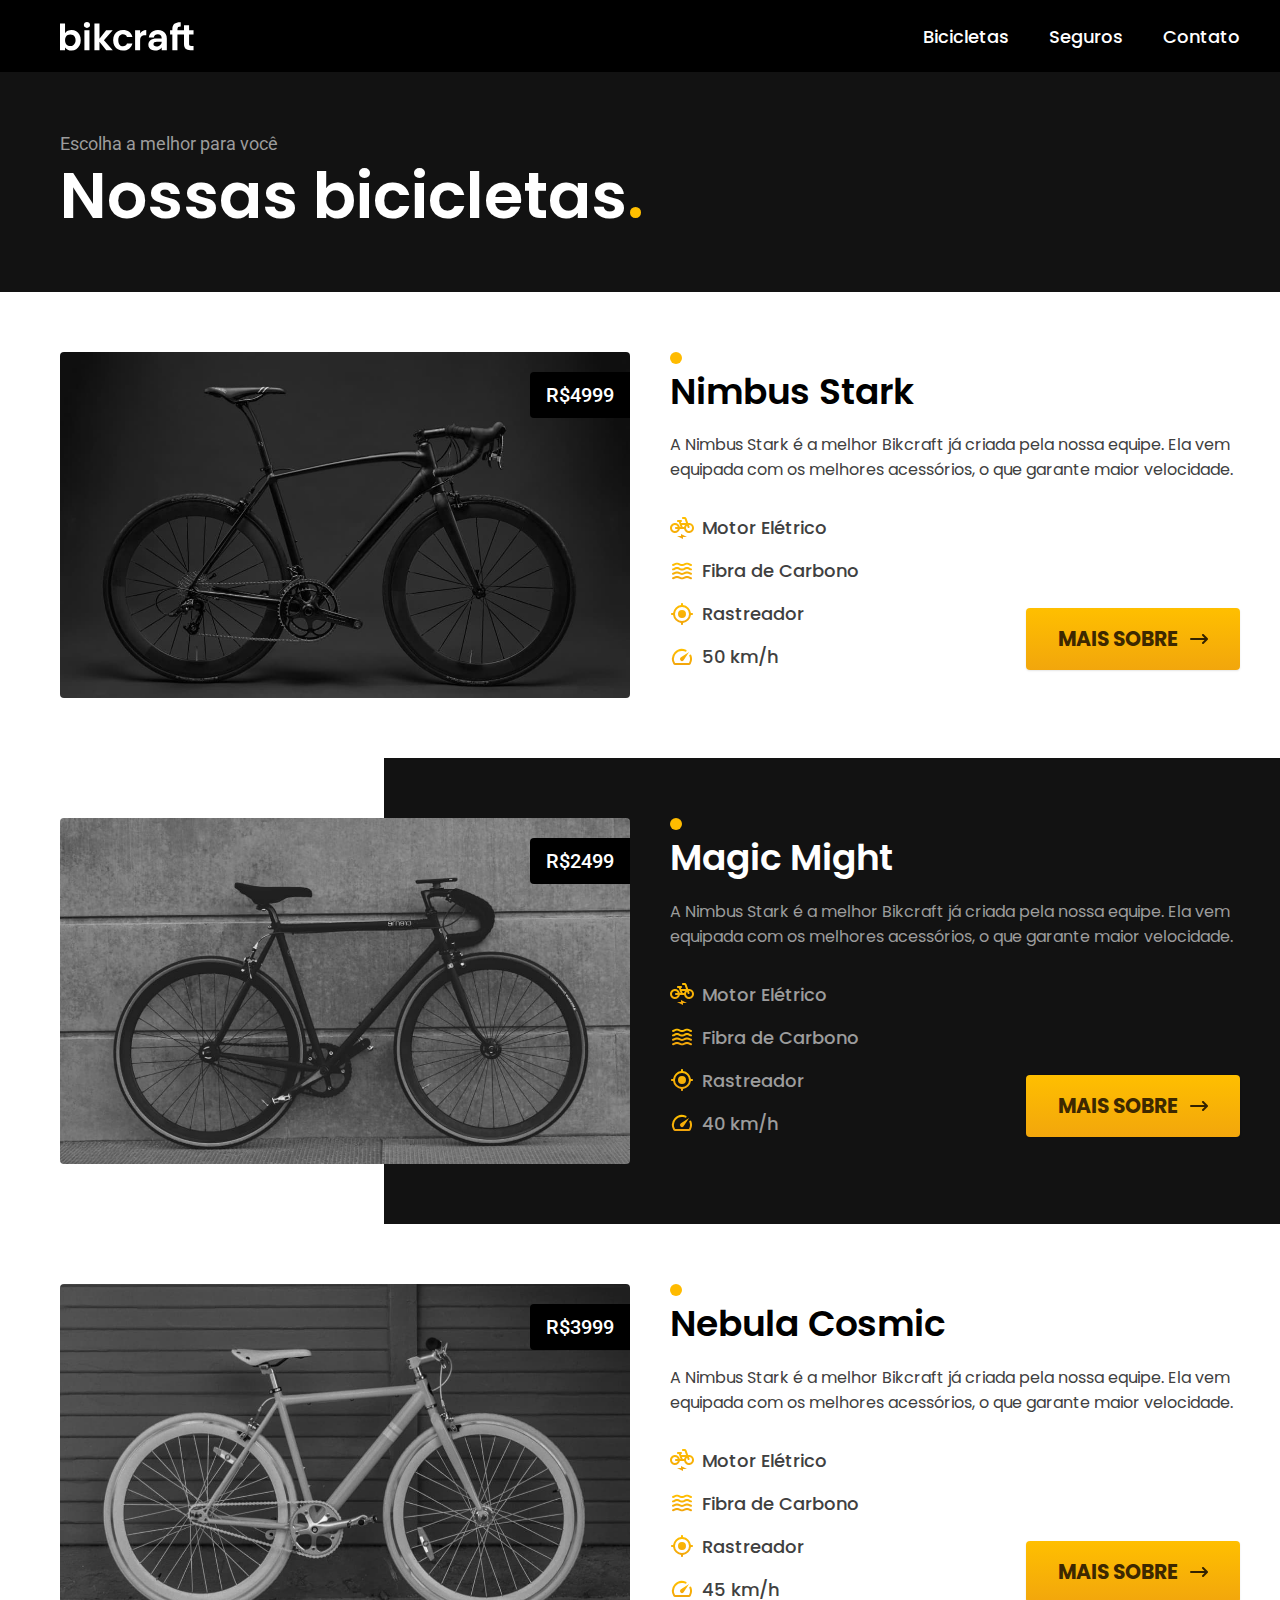
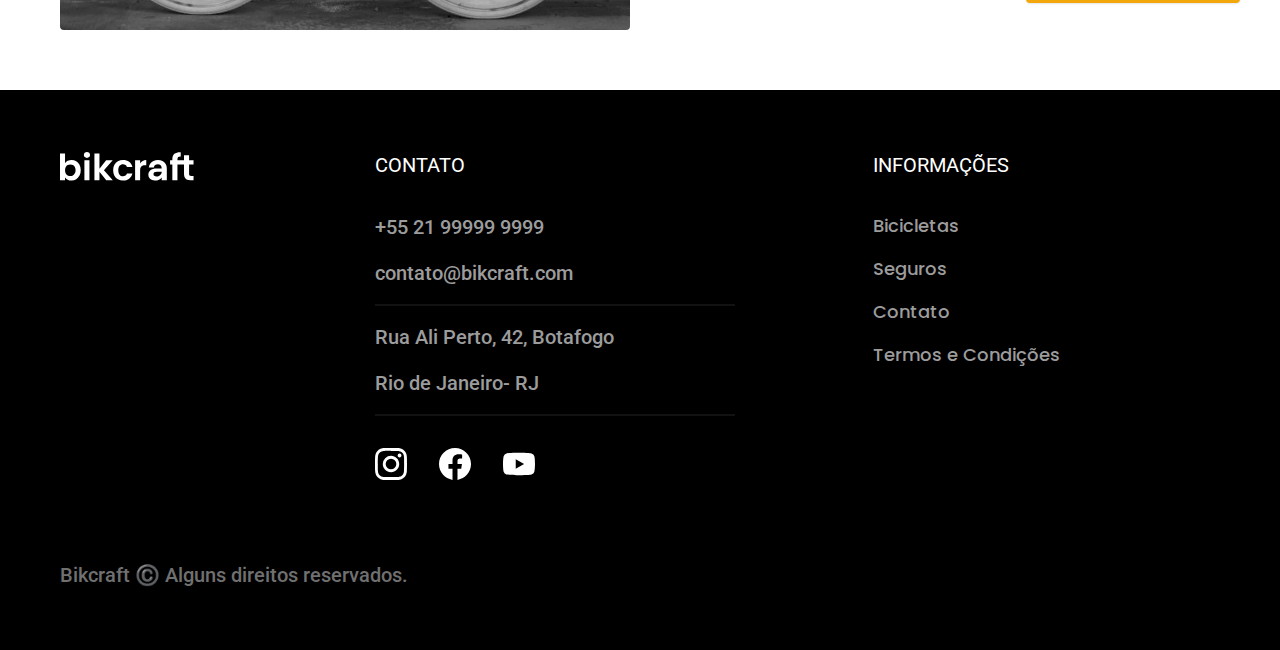
==== bicicletas.html @ de2ff4a7 "adiciona página de termos e seguros" ====
<!DOCTYPE html>

<html lang="pt-br">

<head>
  <meta charset="UTF-8">
  <meta name="viewport" content="width=device-width, initial-scale=1.0">
  <title>Bicicletas | Bikcraft - Bicicletas Elétricas</title>
  <meta name="description" content="Nossas Bicicletas Elétricas.">

  <link rel="stylesheet" href="./css/style.css">
  <link rel="preconnect" href="https://fonts.googleapis.com">
  <link rel="preconnect" href="https://fonts.gstatic.com" crossorigin>
  <link href="https://fonts.googleapis.com/css2?family=Merriweather:ital,wght@1,900&family=Poppins:wght@500;600&family=Roboto:wght@400;500&display=swap" rel="stylesheet">
</head>

<body id="bicicletas">
  <header class="header-bg">
    <div class="header container">
      <a class="header-logo" href="./"><img src="./img/bikcraft.svg" alt="Bikcraft"></a>
      <nav aria-label="primaria">
        <ul class="header-menu font-1-m cor-branco">
          <li><a href="./bicicletas.html">Bicicletas</a></li>
          <li><a href="./seguros.html">Seguros</a></li>
          <li><a href="./contato.html">Contato</a></li>
        </ul>
      </nav>
    </div>
  </header>

  <main>
    <div class="titulo-bg">
      <div class="titulo container">
        <p class="font-2-l cor-c5">Escolha a melhor para você</p>
        <h1 class="font-1-xxl cor-branco">Nossas bicicletas<span class="cor-p1">.</span></h1>
      </div>
    </div>

    <div class="bicicletas container">
      <div class="bicicletas-imagem">
        <img src="./img/bicicletas/nimbus.jpg" alt="Bicicleta Nimbus Preta">
        <span class="font-2-m cor-branco">R$4999</span>
      </div>
      <div class="bicicletas-conteudo">
        <h2 class="font-1-xl">Nimbus Stark</h2>
        <p class="font-2-s cor-c8">A Nimbus Stark é a melhor Bikcraft já criada pela nossa equipe. Ela vem equipada com os melhores acessórios, o que garante maior velocidade.</p>
        <ul class="font-1-m cor-c8">
          <li>
            <img src="./img/icones/eletrica.svg" alt="">
            Motor Elétrico
          </li>
          <li>
            <img src="./img/icones/carbono.svg" alt="">
            Fibra de Carbono
          </li>
          <li>
            <img src="./img/icones/rastreador.svg" alt="">
            Rastreador
          </li>
          <li>
            <img src="./img/icones/velocidade.svg" alt="">
            50 km/h
          </li>
        </ul>
        <a class="botao cor-p5 seta" href="./bicicletas/nimbus.html">MAIS SOBRE</a>
      </div>
    </div>

    <div class="bicicletas-bg">
      <div class="bicicletas container">
        <div class="bicicletas-imagem">
          <img src="./img/bicicletas/magic.jpg" alt="Bicicleta Magic">
          <span class="font-2-m cor-branco">R$2499</span>
        </div>
        <div class="bicicletas-conteudo">
          <h2 class="font-1-xl cor-branco">Magic Might</h2>
          <p class="font-2-s cor-c5">A Nimbus Stark é a melhor Bikcraft já criada pela nossa equipe. Ela vem equipada com os melhores acessórios, o que garante maior velocidade.</p>
          <ul class="font-1-m cor-c5">
            <li>
              <img src="./img/icones/eletrica.svg" alt="">
              Motor Elétrico
            </li>
            <li>
              <img src="./img/icones/carbono.svg" alt="">
              Fibra de Carbono
            </li>
            <li>
              <img src="./img/icones/rastreador.svg" alt="">
              Rastreador
            </li>
            <li>
              <img src="./img/icones/velocidade.svg" alt="">
              40 km/h
            </li>
          </ul>
          <a class="botao cor-p5 seta" href="./bicicletas/magic.html">MAIS SOBRE</a>
        </div>
      </div>
    </div>

    <div class="bicicletas container">
      <div class="bicicletas-imagem">
        <img src="./img/bicicletas/nebula.jpg" alt="Bicicleta Nebula Branca">
        <span class="font-2-m cor-branco">R$3999</span>
      </div>
      <div class="bicicletas-conteudo">
        <h2 class="font-1-xl">Nebula Cosmic</h2>
        <p class="font-2-s cor-c8">A Nimbus Stark é a melhor Bikcraft já criada pela nossa equipe. Ela vem equipada com os melhores acessórios, o que garante maior velocidade.</p>
        <ul class="font-1-m cor-c8">
          <li>
            <img src="./img/icones/eletrica.svg" alt="">
            Motor Elétrico
          </li>
          <li>
            <img src="./img/icones/carbono.svg" alt="">
            Fibra de Carbono
          </li>
          <li>
            <img src="./img/icones/rastreador.svg" alt="">
            Rastreador
          </li>
          <li>
            <img src="./img/icones/velocidade.svg" alt="">
            45 km/h
          </li>
        </ul>
        <a class="botao cor-p5 seta" href="./bicicletas/nebula.html">MAIS SOBRE</a>
      </div>
    </div>
  </main>



  <footer class="footer-bg">
    <div class=" footer container">
      <img src="./img/bikcraft.svg" alt="Bikcraft">
      <div class="footer-contato">
        <h3 class="font-2-xl cor-branco">CONTATO</h3>
        <ul class="font-2-m cor-c5">
          <li><a href="tel:+5521999999999">+55 21 99999 9999</a></li>
          <li><a href="mailto:contato@bikcraft.com">contato@bikcraft.com</a></li>
          <li>Rua Ali Perto, 42, Botafogo</li>
          <li>Rio de Janeiro- RJ</li>
        </ul>
        <div class="footer-redes">
          <a href="./"><img src="./img/redes/instagram.svg" alt="Instagram"></a>
          <a href="./"><img src="./img/redes/facebook.svg" alt="Facebook"></a>
          <a href="./"><img src="./img/redes/youtube.svg" alt="Youtube"></a>
        </div>
      </div>
      <div class="footer-informacoes">
        <h3 class="font-2-xl cor-branco">INFORMAÇÕES</h3>
        <nav>
          <ul class="font-1-m cor-c5">
            <li><a href="./bicicletas.html">Bicicletas</a></li>
            <li><a href="./seguros.html">Seguros</a></li>
            <li><a href="./contato.html">Contato</a></li>
            <li><a href="./termos.html">Termos e Condições</a></li>
          </ul>
        </nav>
      </div>
      <p class="footer-copy font-2-m cor-c6">Bikcraft ©️ Alguns direitos reservados.</p>
    </div>
  </footer>
</body>

</html>
---- css/style.css ----
@import "./global.css";
@import "./header.css";

/*utilidades*/
@import "./utilitários/utilidades.css";
@import "./utilitários/tipografia.css";
@import "./utilitários/cores.css";

/*home*/
@import "./main.css";
@import "./tecnologia.css";
@import "./parceiros.css";
@import "./depoimento.css";
@import "./seguros.css";
@import "./footer.css";

/*Bicicletas*/
@import "./bicicletas/bicicletaslista.css";
@import "./bicicletas/bicicletas.css";

/*termos*/
@import "./termos/termos.css";

/*seguros*/
@import "./seguros/seguros.css";
@import "/css/seguros/perguntas.css";
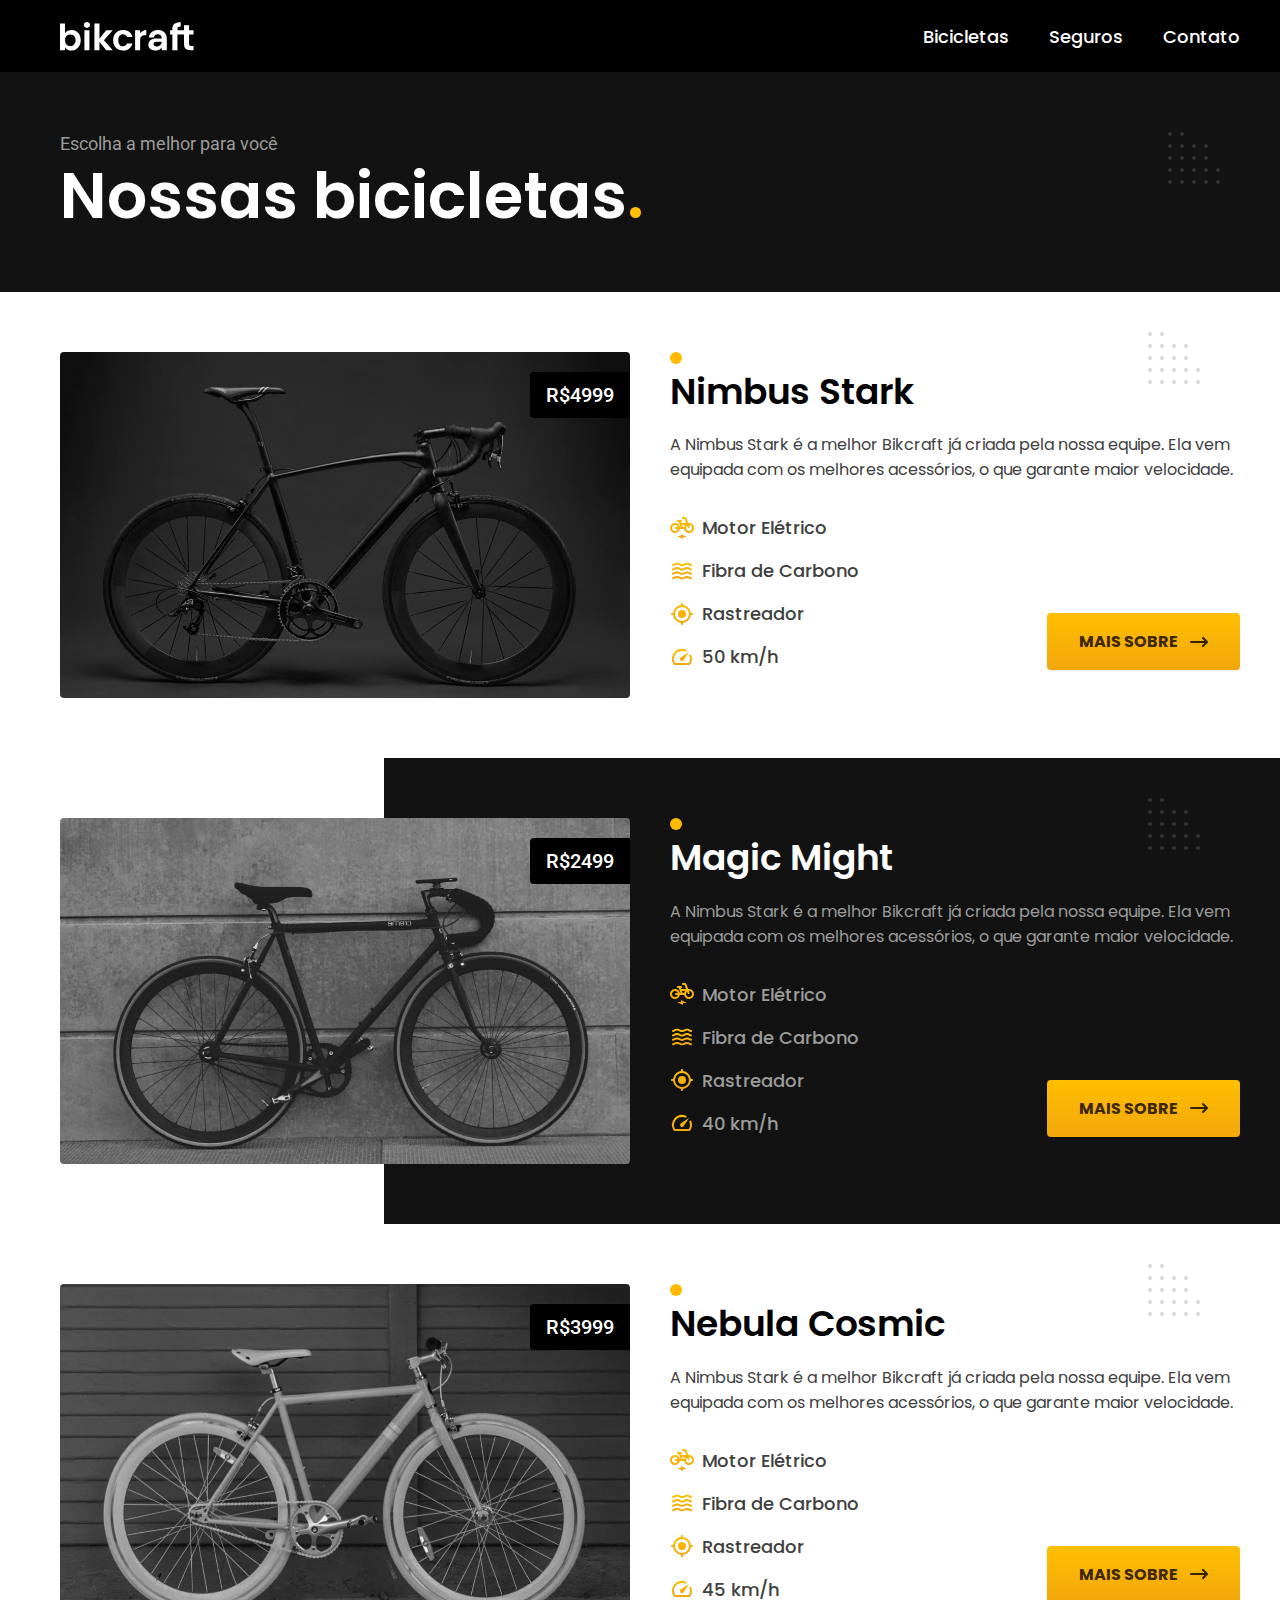
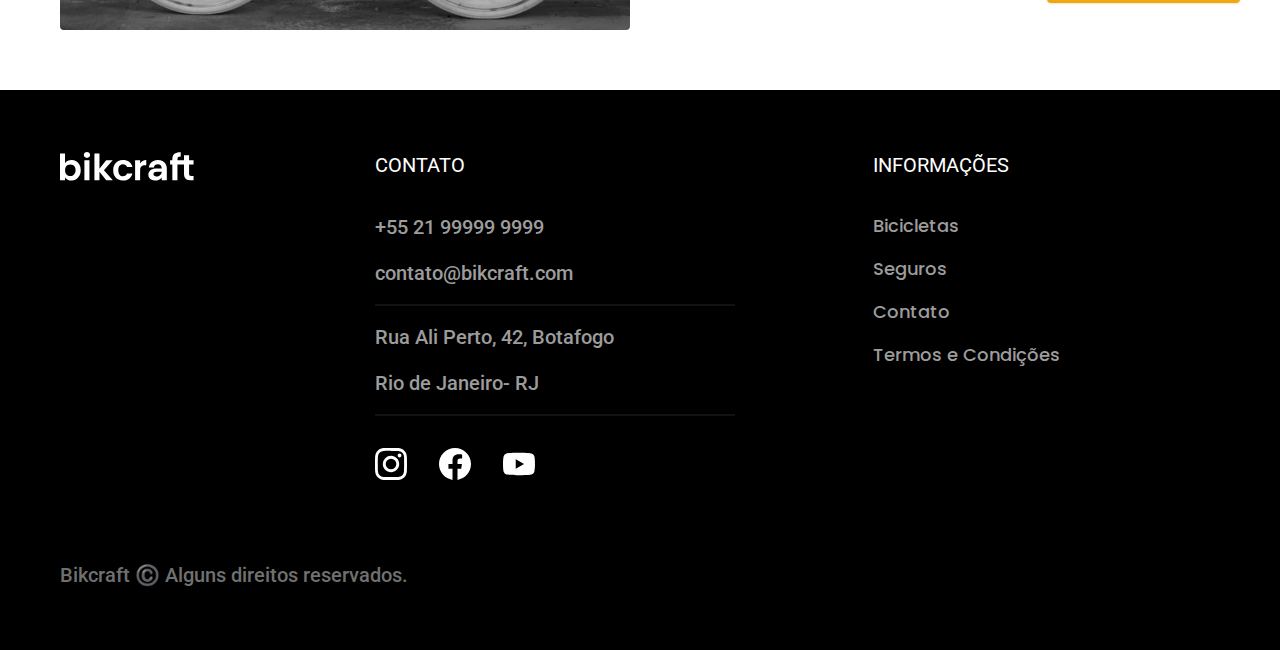
==== commit bf07802b: "finalização do HTML e CSS do site, adicionando formulário de orçamento" ====
--- a/bicicletas.html
+++ b/bicicletas.html
@@ -8,6 +8,7 @@
   <title>Bicicletas | Bikcraft - Bicicletas Elétricas</title>
   <meta name="description" content="Nossas Bicicletas Elétricas.">
 
+  <link rel="preload" href="/css/style.css" as="style">
   <link rel="stylesheet" href="./css/style.css">
   <link rel="preconnect" href="https://fonts.googleapis.com">
   <link rel="preconnect" href="https://fonts.gstatic.com" crossorigin>
--- a/css/style.css
+++ b/css/style.css
@@ -5,6 +5,7 @@
 @import "./utilitários/utilidades.css";
 @import "./utilitários/tipografia.css";
 @import "./utilitários/cores.css";
+@import "./utilitários/formulario.css";
 
 /*home*/
 @import "./main.css";
@@ -18,9 +19,20 @@
 @import "./bicicletas/bicicletaslista.css";
 @import "./bicicletas/bicicletas.css";
 
+/*Bicicleta*/
+@import "./bicicleta/bicicleta.css";
+@import "./bicicleta/seguro.css";
+
 /*termos*/
 @import "./termos/termos.css";
+
+/*contatos*/
+@import "./contato/contato.css";
+@import "./contato/lojas.css";
 
 /*seguros*/
 @import "./seguros/seguros.css";
 @import "/css/seguros/perguntas.css";
+
+/*orcamento*/
+@import "/css/orcamento/orcamento.css";
--- a/css/style.css
+++ b/css/style.css
@@ -5,6 +5,7 @@
 @import "./utilitários/utilidades.css";
 @import "./utilitários/tipografia.css";
 @import "./utilitários/cores.css";
+@import "./utilitários/formulario.css";
 
 /*home*/
 @import "./main.css";
@@ -18,9 +19,20 @@
 @import "./bicicletas/bicicletaslista.css";
 @import "./bicicletas/bicicletas.css";
 
+/*Bicicleta*/
+@import "./bicicleta/bicicleta.css";
+@import "./bicicleta/seguro.css";
+
 /*termos*/
 @import "./termos/termos.css";
+
+/*contatos*/
+@import "./contato/contato.css";
+@import "./contato/lojas.css";
 
 /*seguros*/
 @import "./seguros/seguros.css";
 @import "/css/seguros/perguntas.css";
+
+/*orcamento*/
+@import "/css/orcamento/orcamento.css";
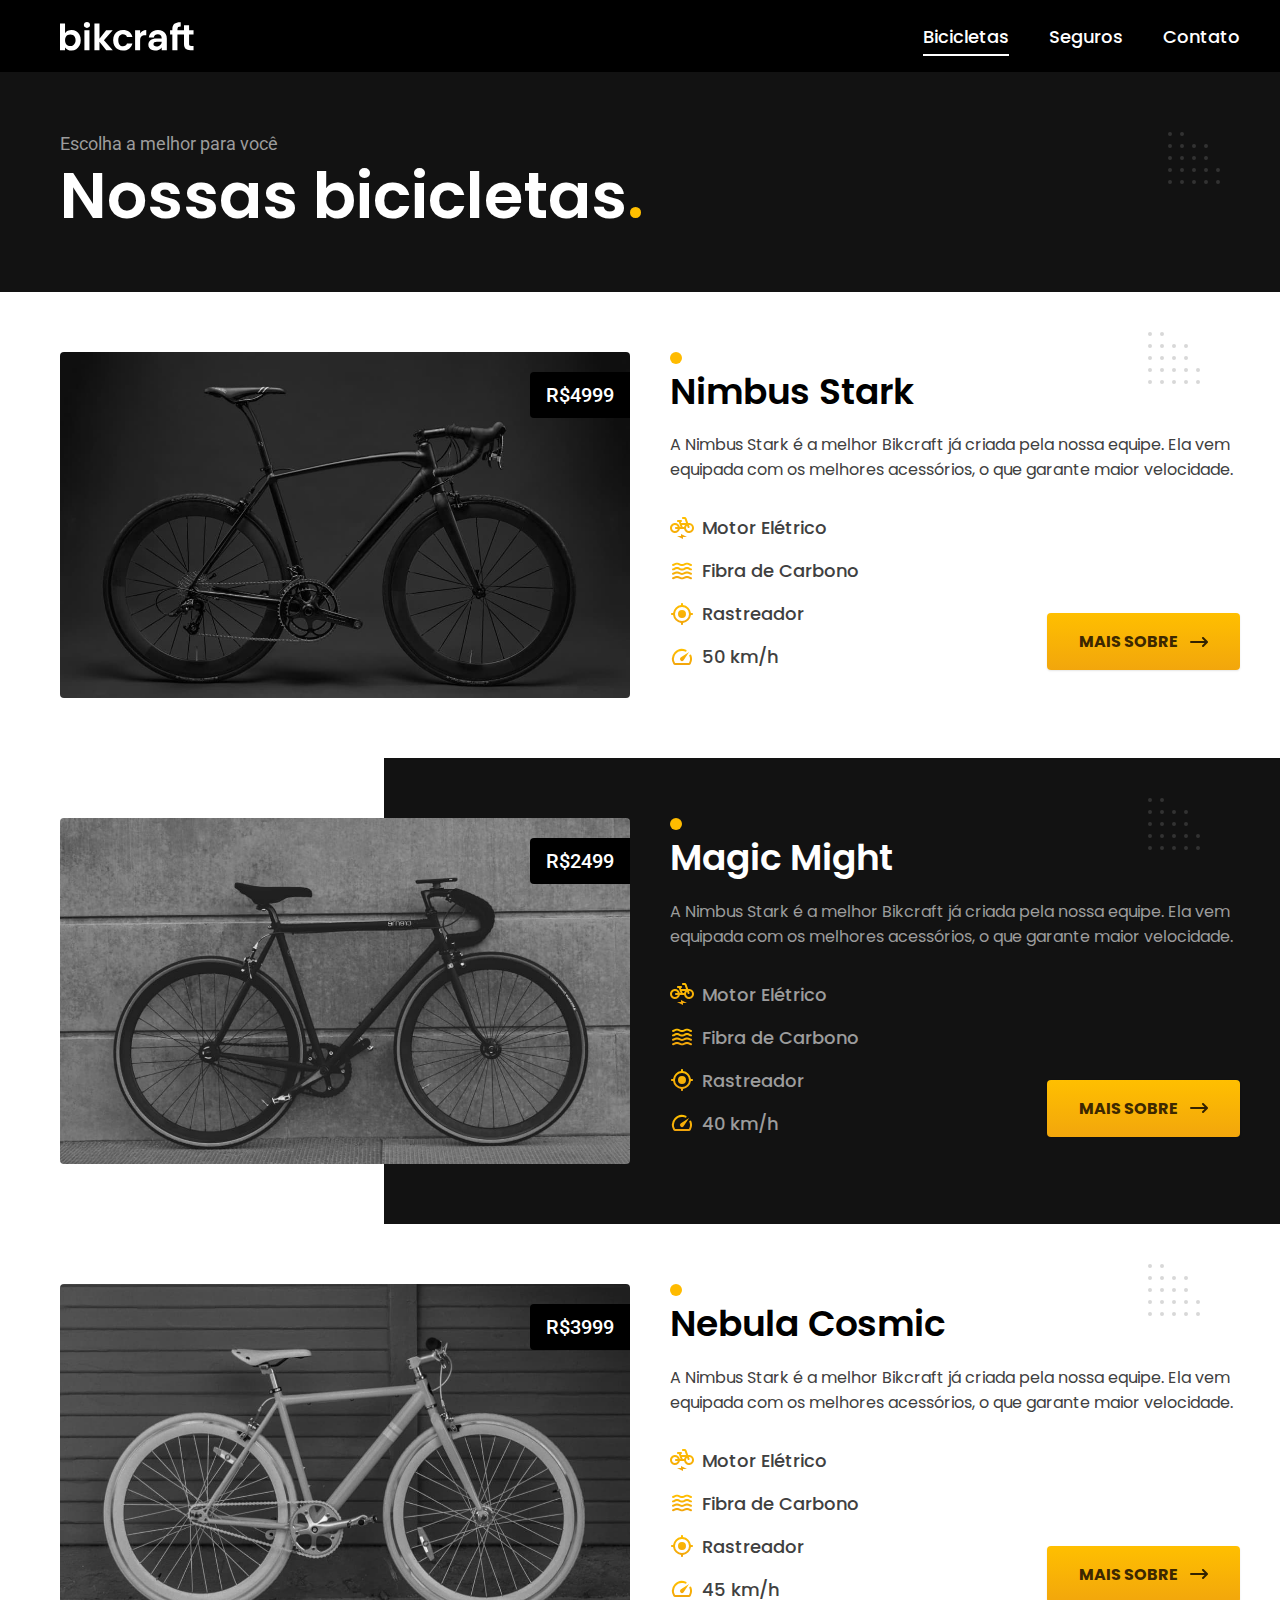
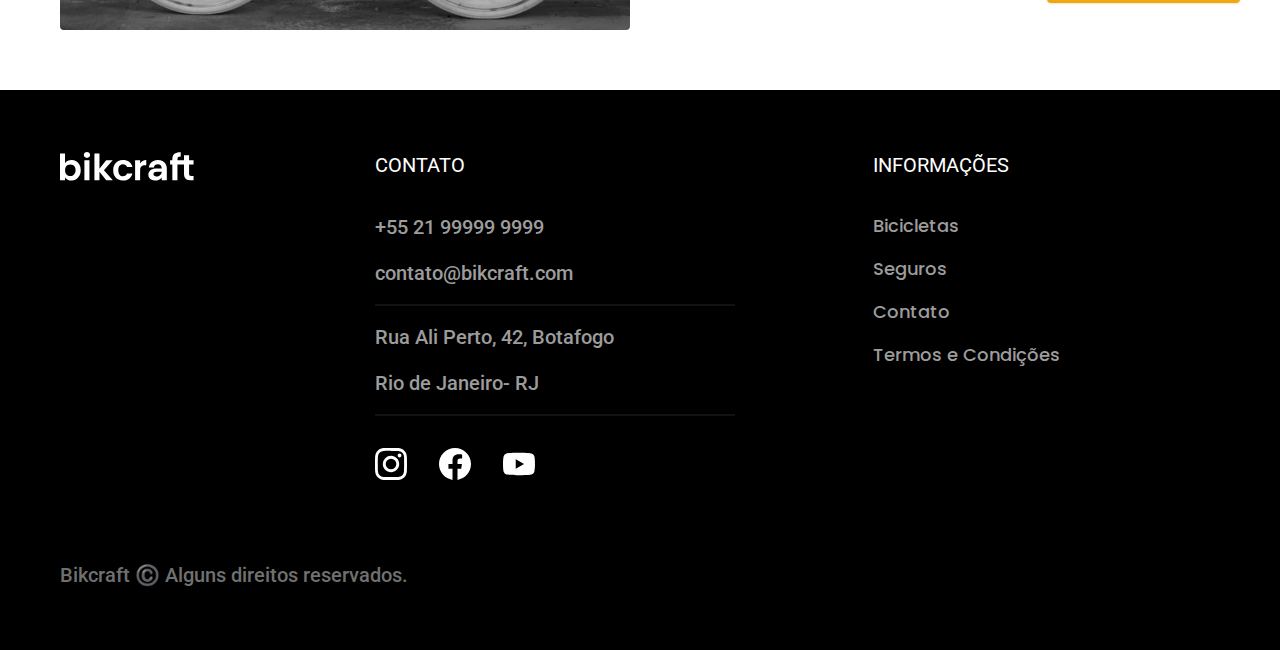
==== commit 21ea51ec: "Adiciona Funções ao Perguntas Frequentes e à galeria de imagens nas páginas de cada uma das biciclet" ====
--- a/bicicletas.html
+++ b/bicicletas.html
@@ -163,6 +163,7 @@
       <p class="footer-copy font-2-m cor-c6">Bikcraft ©️ Alguns direitos reservados.</p>
     </div>
   </footer>
+  <script src="./js/script.js"></script>
 </body>
 
 </html>